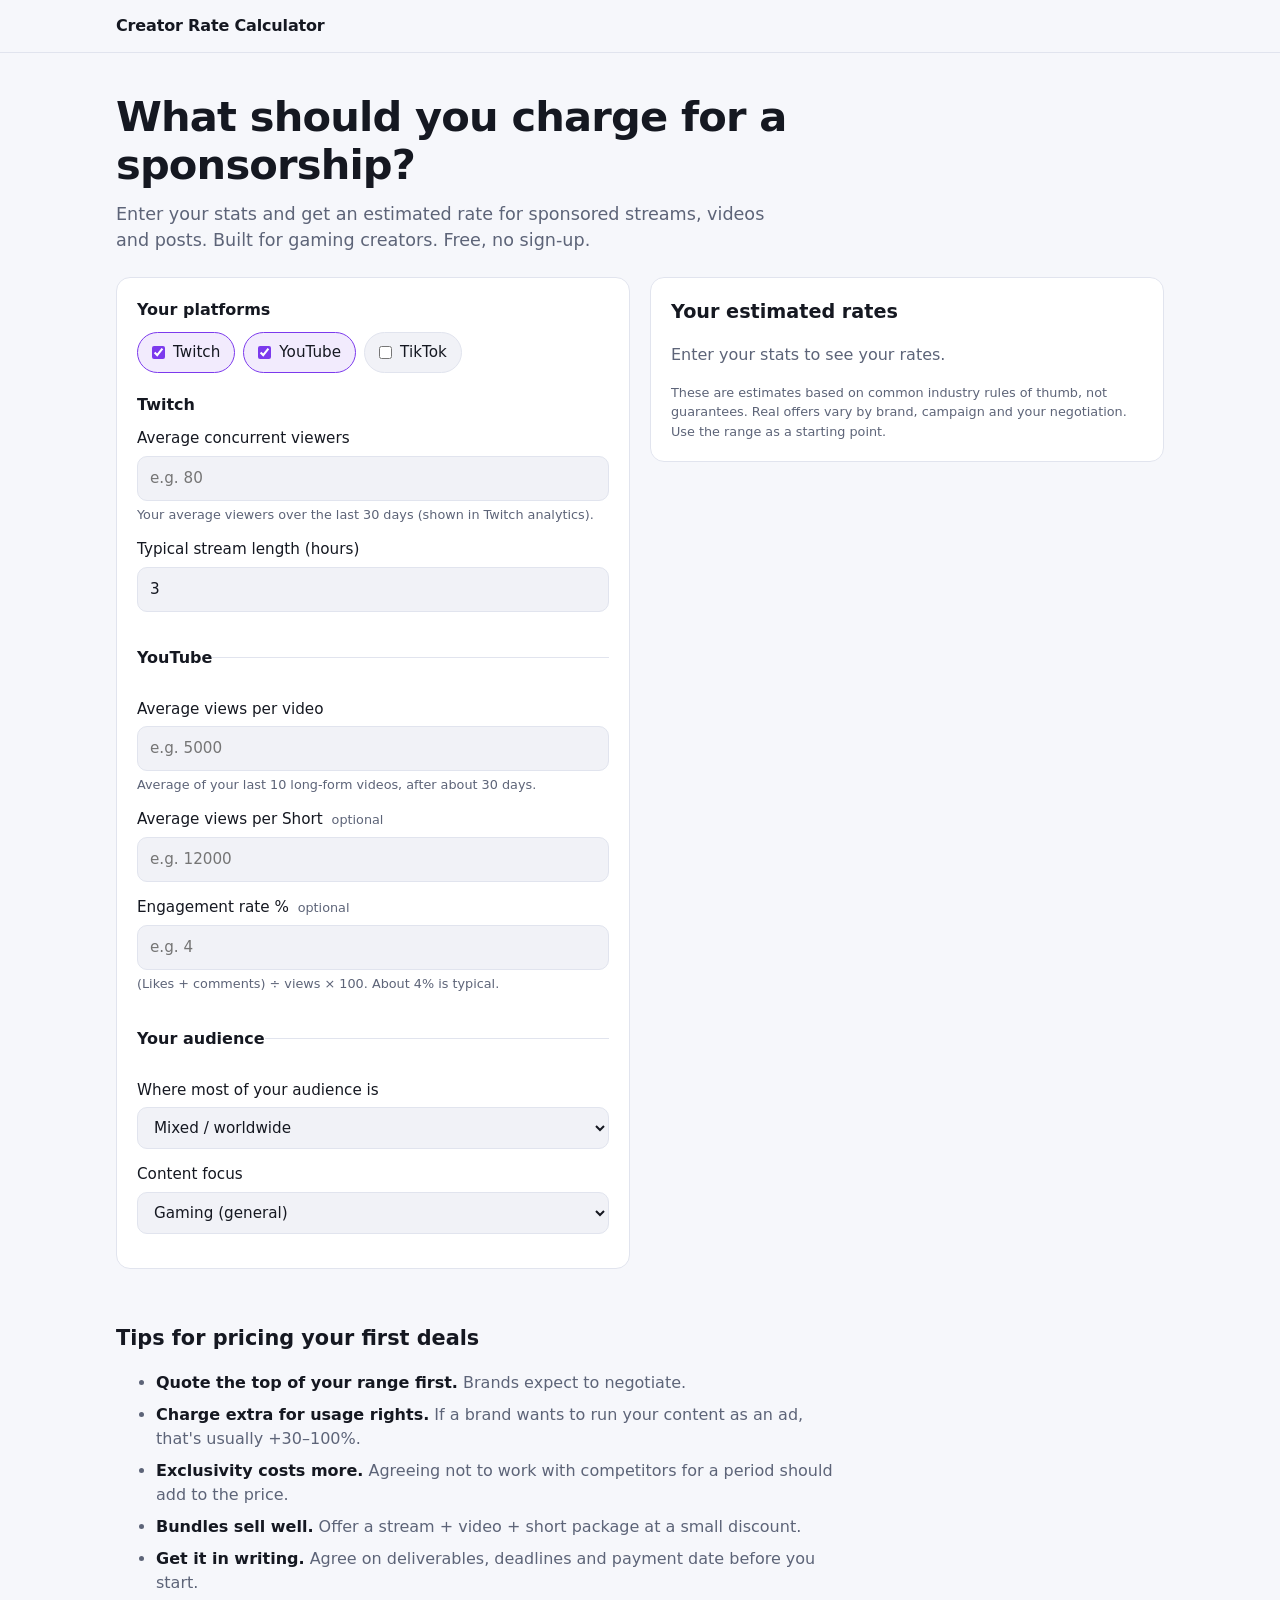
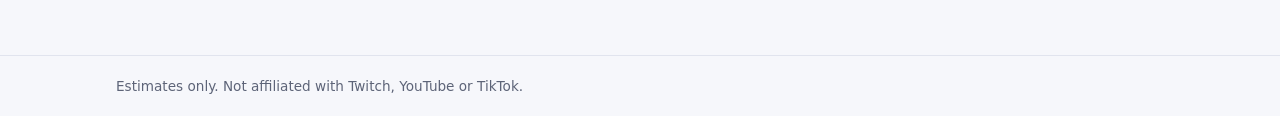
==== index.html @ dbcc4b70 "Add creator sponsorship rate calculator Co-Authored-By: Claude Opus 5.5 <noreply@anthropic.com> Clau" ====
<!doctype html>
<html lang="en">
<head>
  <meta charset="utf-8">
  <meta name="viewport" content="width=device-width, initial-scale=1">
  <title>Creator Rate Calculator</title>
  <meta name="description" content="Free sponsorship rate calculator for gaming creators on Twitch, YouTube and TikTok. Find out what to charge for sponsored streams, videos and posts.">
  <link rel="stylesheet" href="styles.css">
</head>
<body>
  <header class="site-header">
    <div class="wrap">
      <span class="brand">Creator Rate Calculator</span>
    </div>
  </header>

  <main class="wrap">
    <section class="hero">
      <h1>What should you charge for a sponsorship?</h1>
      <p>Enter your stats and get an estimated rate for sponsored streams, videos and posts. Built for gaming creators. Free, no sign-up.</p>
    </section>

    <div class="layout">
      <form id="calc" class="panel" autocomplete="off" novalidate>
        <fieldset class="platforms">
          <legend>Your platforms</legend>
          <label class="chip"><input type="checkbox" name="platform" value="twitch" checked> Twitch</label>
          <label class="chip"><input type="checkbox" name="platform" value="youtube" checked> YouTube</label>
          <label class="chip"><input type="checkbox" name="platform" value="tiktok"> TikTok</label>
        </fieldset>

        <fieldset class="group" data-platform="twitch">
          <legend>Twitch</legend>
          <label>Average concurrent viewers
            <input type="number" name="twitchViewers" min="0" inputmode="numeric" placeholder="e.g. 80">
            <small>Your average viewers over the last 30 days (shown in Twitch analytics).</small>
          </label>
          <label>Typical stream length (hours)
            <input type="number" name="twitchHours" min="1" max="24" step="0.5" value="3" inputmode="decimal">
          </label>
        </fieldset>

        <fieldset class="group" data-platform="youtube">
          <legend>YouTube</legend>
          <label>Average views per video
            <input type="number" name="ytViews" min="0" inputmode="numeric" placeholder="e.g. 5000">
            <small>Average of your last 10 long-form videos, after about 30 days.</small>
          </label>
          <label>Average views per Short <span class="opt">optional</span>
            <input type="number" name="ytShortsViews" min="0" inputmode="numeric" placeholder="e.g. 12000">
          </label>
          <label>Engagement rate % <span class="opt">optional</span>
            <input type="number" name="ytEngagement" min="0" max="100" step="0.1" inputmode="decimal" placeholder="e.g. 4">
            <small>(Likes + comments) ÷ views × 100. About 4% is typical.</small>
          </label>
        </fieldset>

        <fieldset class="group" data-platform="tiktok">
          <legend>TikTok</legend>
          <label>Average views per video
            <input type="number" name="ttViews" min="0" inputmode="numeric" placeholder="e.g. 20000">
            <small>Average of your last 10–20 videos. Leave out one-off viral hits.</small>
          </label>
          <label>Engagement rate % <span class="opt">optional</span>
            <input type="number" name="ttEngagement" min="0" max="100" step="0.1" inputmode="decimal" placeholder="e.g. 6">
            <small>(Likes + comments + shares) ÷ views × 100. About 6% is typical.</small>
          </label>
        </fieldset>

        <fieldset class="group">
          <legend>Your audience</legend>
          <label>Where most of your audience is
            <select name="region">
              <option value="tier1">Mostly US, UK, Canada, Australia</option>
              <option value="mixed" selected>Mixed / worldwide</option>
              <option value="other">Mostly other regions</option>
            </select>
          </label>
          <label>Content focus
            <select name="focus">
              <option value="gaming" selected>Gaming (general)</option>
              <option value="competitive">Competitive / esports</option>
              <option value="tech">PC, hardware &amp; gear</option>
              <option value="mobile">Mobile gaming</option>
            </select>
          </label>
        </fieldset>
      </form>

      <section class="panel results" aria-live="polite">
        <h2>Your estimated rates</h2>
        <div id="results">
          <p class="empty">Enter your stats to see your rates.</p>
        </div>
        <div class="actions" hidden id="actions">
          <button type="button" id="copy">Copy my rates</button>
          <span id="copied" class="copied" hidden>Copied!</span>
        </div>
        <p class="disclaimer">These are estimates based on common industry rules of thumb, not guarantees. Real offers vary by brand, campaign and your negotiation. Use the range as a starting point.</p>
      </section>
    </div>

    <section class="tips">
      <h2>Tips for pricing your first deals</h2>
      <ul>
        <li><strong>Quote the top of your range first.</strong> Brands expect to negotiate.</li>
        <li><strong>Charge extra for usage rights.</strong> If a brand wants to run your content as an ad, that's usually +30–100%.</li>
        <li><strong>Exclusivity costs more.</strong> Agreeing not to work with competitors for a period should add to the price.</li>
        <li><strong>Bundles sell well.</strong> Offer a stream + video + short package at a small discount.</li>
        <li><strong>Get it in writing.</strong> Agree on deliverables, deadlines and payment date before you start.</li>
      </ul>
    </section>
  </main>

  <footer class="site-footer">
    <div class="wrap">Estimates only. Not affiliated with Twitch, YouTube or TikTok.</div>
  </footer>

  <script src="app.js"></script>
</body>
</html>
---- styles.css ----
:root {
  --bg: #0f1117;
  --panel: #171a23;
  --panel-2: #1e2230;
  --border: #2a2f3f;
  --text: #e8eaf0;
  --muted: #9aa1b5;
  --accent: #8b5cf6;
  --accent-soft: rgba(139, 92, 246, 0.15);
  --good: #34d399;
  --radius: 14px;
  color-scheme: dark;
}

@media (prefers-color-scheme: light) {
  :root {
    --bg: #f6f7fb;
    --panel: #ffffff;
    --panel-2: #f1f2f7;
    --border: #e1e4ee;
    --text: #151821;
    --muted: #5d6478;
    --accent: #7c3aed;
    --accent-soft: rgba(124, 58, 237, 0.1);
    --good: #059669;
    color-scheme: light;
  }
}

* { box-sizing: border-box; }

body {
  margin: 0;
  background: var(--bg);
  color: var(--text);
  font: 16px/1.5 system-ui, -apple-system, "Segoe UI", Roboto, sans-serif;
}

.wrap {
  max-width: 1080px;
  margin: 0 auto;
  padding: 0 16px;
}

.site-header {
  border-bottom: 1px solid var(--border);
  padding: 14px 0;
}

.brand {
  font-weight: 700;
  letter-spacing: -0.01em;
}

.hero {
  padding: 40px 0 24px;
  max-width: 680px;
}

.hero h1 {
  font-size: clamp(1.8rem, 4vw, 2.6rem);
  line-height: 1.15;
  margin: 0 0 12px;
  letter-spacing: -0.02em;
}

.hero p {
  color: var(--muted);
  margin: 0;
  font-size: 1.1rem;
}

.layout {
  display: grid;
  grid-template-columns: minmax(0, 1fr) minmax(0, 1fr);
  gap: 20px;
  align-items: start;
}

.panel {
  background: var(--panel);
  border: 1px solid var(--border);
  border-radius: var(--radius);
  padding: 20px;
}

.results {
  position: sticky;
  top: 16px;
}

fieldset {
  border: 0;
  margin: 0 0 20px;
  padding: 0;
}

fieldset:last-child { margin-bottom: 0; }

legend {
  font-weight: 700;
  margin-bottom: 10px;
  padding: 0;
}

.group[hidden] { display: none; }

.group + .group {
  border-top: 1px solid var(--border);
  padding-top: 18px;
}

.platforms { display: flex; flex-wrap: wrap; gap: 8px; }
.platforms legend { width: 100%; }

.chip {
  display: inline-flex;
  align-items: center;
  gap: 8px;
  padding: 8px 14px;
  border: 1px solid var(--border);
  border-radius: 999px;
  cursor: pointer;
  user-select: none;
  background: var(--panel-2);
}

.chip:has(input:checked) {
  border-color: var(--accent);
  background: var(--accent-soft);
}

.chip input { accent-color: var(--accent); margin: 0; }

label {
  display: block;
  margin-bottom: 14px;
  font-size: 0.95rem;
}

.chip { margin-bottom: 0; }

.opt {
  color: var(--muted);
  font-size: 0.8rem;
  font-weight: 400;
  margin-left: 4px;
}

input[type="number"], select {
  display: block;
  width: 100%;
  margin-top: 6px;
  padding: 10px 12px;
  font: inherit;
  color: var(--text);
  background: var(--panel-2);
  border: 1px solid var(--border);
  border-radius: 10px;
}

input:focus, select:focus {
  outline: 2px solid var(--accent);
  outline-offset: 1px;
}

small {
  display: block;
  color: var(--muted);
  margin-top: 4px;
  font-size: 0.8rem;
}

.results h2 { margin: 0 0 14px; font-size: 1.2rem; }

.empty { color: var(--muted); }

.platform-result {
  margin-bottom: 18px;
}

.platform-result h3 {
  margin: 0 0 8px;
  font-size: 0.85rem;
  text-transform: uppercase;
  letter-spacing: 0.06em;
  color: var(--muted);
}

.rate {
  display: flex;
  justify-content: space-between;
  gap: 12px;
  padding: 10px 12px;
  background: var(--panel-2);
  border-radius: 10px;
  margin-bottom: 6px;
}

.rate .amount {
  font-weight: 700;
  white-space: nowrap;
  font-variant-numeric: tabular-nums;
}

.rate.bundle {
  background: var(--accent-soft);
  border: 1px solid var(--accent);
}

.note {
  color: var(--muted);
  font-size: 0.85rem;
  margin: 4px 0 0;
}

.actions {
  display: flex;
  align-items: center;
  gap: 12px;
  margin: 8px 0 14px;
}

.actions[hidden] { display: none; }

button {
  font: inherit;
  font-weight: 600;
  color: #fff;
  background: var(--accent);
  border: 0;
  border-radius: 10px;
  padding: 10px 16px;
  cursor: pointer;
}

button:hover { filter: brightness(1.1); }

.copied { color: var(--good); font-size: 0.9rem; }

.disclaimer {
  color: var(--muted);
  font-size: 0.8rem;
  margin: 0;
}

.tips {
  padding: 36px 0 12px;
  max-width: 720px;
}

.tips h2 { font-size: 1.3rem; }
.tips li { margin-bottom: 8px; color: var(--muted); }
.tips strong { color: var(--text); }

.site-footer {
  border-top: 1px solid var(--border);
  margin-top: 32px;
  padding: 20px 0;
  color: var(--muted);
  font-size: 0.85rem;
}

@media (max-width: 760px) {
  .layout { grid-template-columns: minmax(0, 1fr); }
  .results { position: static; }
  .hero { padding-top: 28px; }
}
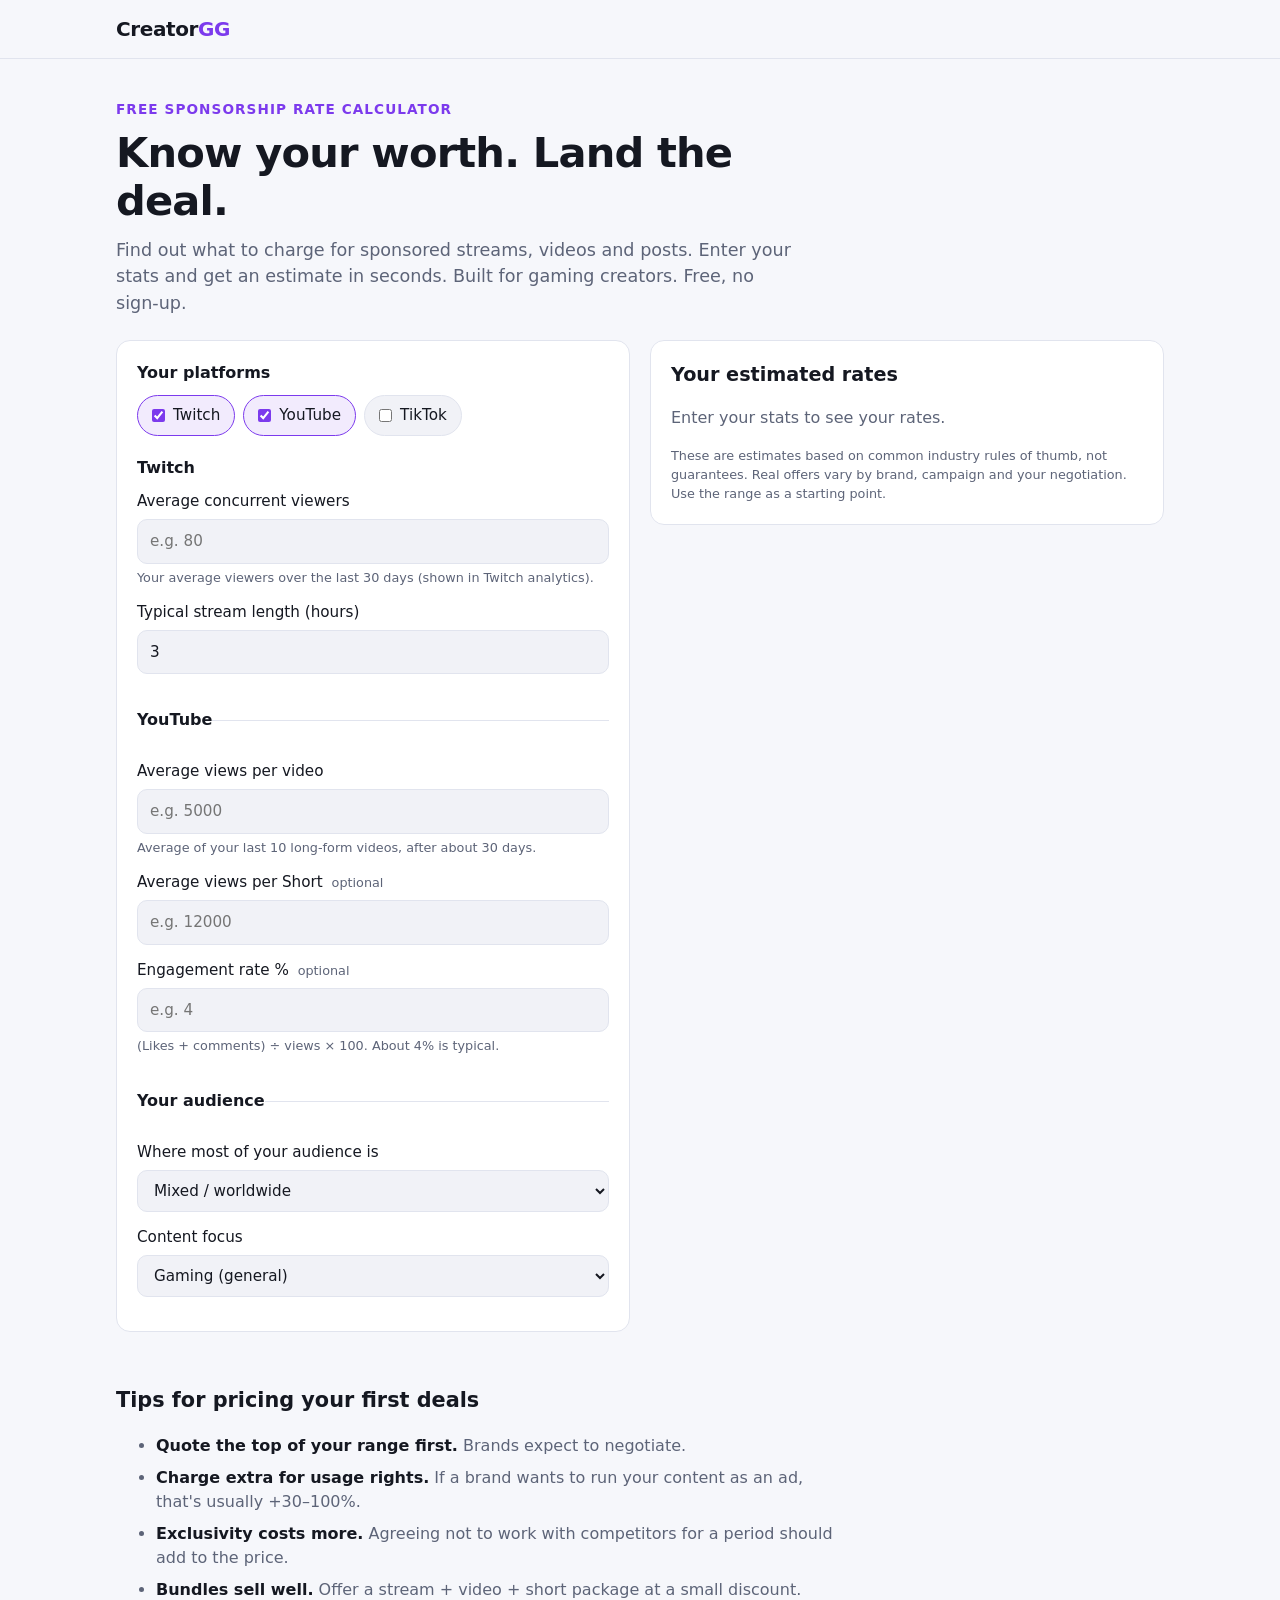
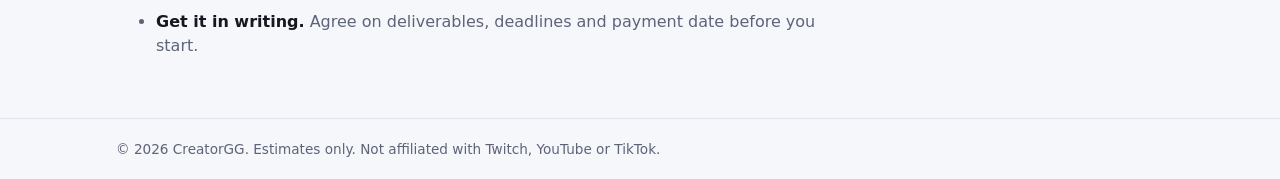
==== commit 325dc169: "Rebrand as CreatorGG Co-Authored-By: Claude Opus 5.5 <noreply@anthropic.com> Claude-Session: https:/" ====
--- a/index.html
+++ b/index.html
@@ -3,21 +3,26 @@
 <head>
   <meta charset="utf-8">
   <meta name="viewport" content="width=device-width, initial-scale=1">
-  <title>Creator Rate Calculator</title>
+  <title>CreatorGG: Free Sponsorship Rate Calculator for Gaming Creators</title>
   <meta name="description" content="Free sponsorship rate calculator for gaming creators on Twitch, YouTube and TikTok. Find out what to charge for sponsored streams, videos and posts.">
+  <meta property="og:title" content="CreatorGG: Know your worth. Land the deal.">
+  <meta property="og:description" content="Free sponsorship rate calculator for gaming creators on Twitch, YouTube and TikTok.">
+  <meta property="og:type" content="website">
+  <link rel="icon" href="data:image/svg+xml,%3Csvg xmlns='http://www.w3.org/2000/svg' viewBox='0 0 64 64'%3E%3Crect width='64' height='64' rx='14' fill='%238b5cf6'/%3E%3Ctext x='32' y='43' font-family='Arial,sans-serif' font-size='28' font-weight='800' text-anchor='middle' fill='white'%3EGG%3C/text%3E%3C/svg%3E">
   <link rel="stylesheet" href="styles.css">
 </head>
 <body>
   <header class="site-header">
     <div class="wrap">
-      <span class="brand">Creator Rate Calculator</span>
+      <a class="brand" href="/" aria-label="CreatorGG home">Creator<span class="gg">GG</span></a>
     </div>
   </header>
 
   <main class="wrap">
     <section class="hero">
-      <h1>What should you charge for a sponsorship?</h1>
-      <p>Enter your stats and get an estimated rate for sponsored streams, videos and posts. Built for gaming creators. Free, no sign-up.</p>
+      <p class="eyebrow">Free sponsorship rate calculator</p>
+      <h1>Know your worth. Land the deal.</h1>
+      <p>Find out what to charge for sponsored streams, videos and posts. Enter your stats and get an estimate in seconds. Built for gaming creators. Free, no sign-up.</p>
     </section>
 
     <div class="layout">
@@ -113,7 +118,7 @@
   </main>
 
   <footer class="site-footer">
-    <div class="wrap">Estimates only. Not affiliated with Twitch, YouTube or TikTok.</div>
+    <div class="wrap">© <span id="year"></span> CreatorGG. Estimates only. Not affiliated with Twitch, YouTube or TikTok.</div>
   </footer>
 
   <script src="app.js"></script>
--- a/styles.css
+++ b/styles.css
@@ -48,8 +48,15 @@
 }
 
 .brand {
-  font-weight: 700;
-  letter-spacing: -0.01em;
+  font-weight: 800;
+  font-size: 1.25rem;
+  letter-spacing: -0.02em;
+  color: var(--text);
+  text-decoration: none;
+}
+
+.brand .gg {
+  color: var(--accent);
 }
 
 .hero {
@@ -68,6 +75,15 @@
   color: var(--muted);
   margin: 0;
   font-size: 1.1rem;
+}
+
+.hero .eyebrow {
+  color: var(--accent);
+  font-weight: 700;
+  font-size: 0.85rem;
+  text-transform: uppercase;
+  letter-spacing: 0.08em;
+  margin: 0 0 10px;
 }
 
 .layout {
